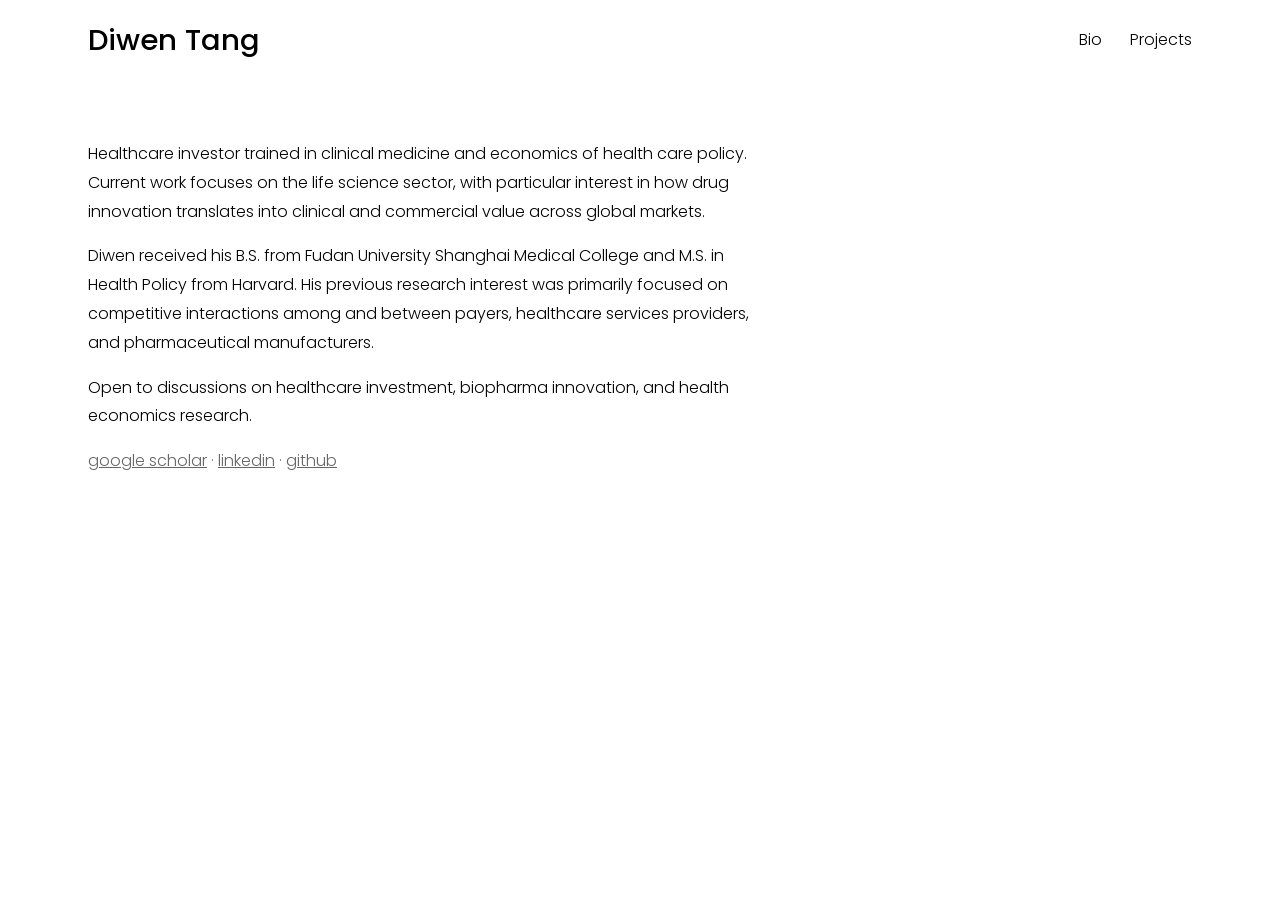
==== index.html @ 04dbe1bb "Initial commit: personal website" ====
<!DOCTYPE html>
<html lang="en">
<head>
<meta charset="UTF-8">
<meta name="viewport" content="width=device-width, initial-scale=1.0">
<title>Diwen Tang</title>
<link rel="preconnect" href="https://fonts.googleapis.com">
<link href="https://fonts.googleapis.com/css2?family=Poppins:ital,wght@0,300;0,400;0,500;0,700;1,300;1,400&display=swap" rel="stylesheet">
<link rel="stylesheet" href="style.css">
</head>
<body>

<header>
  <div class="header-inner">
    <div class="site-title"><a href="index.html">Diwen Tang</a></div>
    <button class="hamburger" onclick="document.querySelector('.nav-links').classList.toggle('open')" aria-label="Menu">☰</button>
    <ul class="nav-links">
      <li><a href="index.html">Bio</a></li>
      <li><a href="projects.html">Projects</a></li>
    </ul>
  </div>
</header>

<div class="page">
<main class="container">
  <div class="bio-content">
    <div class="bio-text">
      <p>Healthcare investor trained in clinical medicine and economics of health care policy. Current work focuses on the life science sector, with particular interest in how drug innovation translates into clinical and commercial value across global markets.</p>

      <p>Diwen received his B.S. from Fudan University Shanghai Medical College and M.S. in Health Policy from Harvard. His previous research interest was primarily focused on competitive interactions among and between payers, healthcare services providers, and pharmaceutical manufacturers.</p>
    </div>

    <div class="bio-text" style="margin-top: 16px;">
      <p>Open to discussions on healthcare investment, biopharma innovation, and health economics research.</p>
      <p style="color: #666;"><a href="https://scholar.google.com" target="_blank" style="color: #666;">google scholar</a> · <a href="https://www.linkedin.com/in/steventang26/" target="_blank" style="color: #666;">linkedin</a> · <a href="https://github.com/soback26" target="_blank" style="color: #666;">github</a></p>
    </div>
  </div>
</main>
</div>

</body>
</html>
---- style.css ----
/* ── Reset ── */
*, *::before, *::after { margin: 0; padding: 0; box-sizing: border-box; }

:root {
  --black: #000;
  --white: #fff;
  --font: 'Poppins', sans-serif;
}

html {
  font-size: 16px;
  -webkit-font-smoothing: antialiased;
  -moz-osx-font-smoothing: grayscale;
}

body {
  font-family: var(--font);
  font-weight: 300;
  font-size: 1rem;
  color: var(--black);
  background: var(--white);
  line-height: 1.8;
}

::selection {
  background: var(--black);
  color: var(--white);
}

a {
  color: var(--black);
  text-decoration: underline;
}

a:hover { opacity: 0.6; }

/* ── Header / Nav ── */
header {
  position: fixed;
  top: 0;
  left: 0;
  right: 0;
  z-index: 100;
  background: var(--white);
  height: 80px;
}

.header-inner {
  max-width: 1200px;
  margin: 0 auto;
  padding: 0 48px;
  height: 100%;
  display: flex;
  align-items: center;
  justify-content: space-between;
}

.site-title a {
  font-family: var(--font);
  font-size: 1.82rem;
  font-weight: 500;
  color: var(--black);
  text-decoration: none;
}

.site-title a:hover { opacity: 1; }

.nav-links {
  display: flex;
  gap: 28px;
  list-style: none;
}

.nav-links a {
  font-size: 1rem;
  font-weight: 300;
  color: var(--black);
  text-decoration: none;
}

.nav-links a:hover { opacity: 0.6; }

.hamburger {
  display: none;
  background: none;
  border: none;
  cursor: pointer;
  font-size: 1.5rem;
  color: var(--black);
  font-weight: 300;
}

@media (max-width: 640px) {
  .header-inner { padding: 0 24px; }
  .hamburger { display: block; }
  .nav-links {
    display: none;
    position: absolute;
    top: 80px;
    left: 0;
    right: 0;
    background: var(--white);
    flex-direction: column;
    padding: 24px;
    gap: 18px;
  }
  .nav-links.open { display: flex; }
}

/* ── Page ── */
.page { padding-top: 80px; }

.container {
  max-width: 1200px;
  margin: 0 auto;
  padding: 60px 48px 120px;
}

@media (max-width: 640px) {
  .container { padding: 40px 24px 80px; }
}

/* ── Bio (no photo, full width) ── */
.bio-content {
  max-width: 680px;
}

.bio-title-line {
  font-size: 1.41rem;
  font-weight: 300;
  line-height: 1.8;
}

.bio-contact {
  font-size: 1rem;
  font-weight: 300;
  margin: 20px 0 28px;
}

.bio-text p {
  font-size: 1rem;
  font-weight: 300;
  line-height: 1.8;
  margin-bottom: 16px;
}

.bio-links {
  margin-top: 24px;
  font-size: 1rem;
  font-weight: 300;
}

.bio-links a { margin-right: 20px; }

/* ── Section heading ── */
.section-heading {
  font-size: 1.41rem;
  font-weight: 700;
  line-height: 1.8;
  margin-bottom: 24px;
}

/* ── Research items ── */
.research-section { margin-bottom: 48px; }

.research-item { margin-bottom: 24px; }

.paper-title {
  font-size: 1rem;
  font-weight: 700;
  line-height: 1.8;
}

.paper-meta {
  font-size: 1rem;
  font-weight: 300;
  line-height: 1.8;
}

.paper-meta em { font-style: italic; }

/* ── Projects ── */
.project-item {
  margin-bottom: 32px;
}

.project-item h3 {
  font-size: 1rem;
  font-weight: 700;
  line-height: 1.8;
}

.project-item h3 a {
  color: var(--black);
}

.project-item .project-desc {
  font-size: 1rem;
  font-weight: 300;
  line-height: 1.8;
  margin-top: 2px;
}

.project-item .project-details {
  font-size: 1rem;
  font-weight: 300;
  line-height: 1.8;
  margin-top: 8px;
}

/* ── Footer ── */
footer {
  max-width: 1200px;
  margin: 0 auto;
  padding: 32px 48px;
  font-size: 0.85rem;
  font-weight: 300;
  color: #999;
}

@media (max-width: 640px) { footer { padding: 32px 24px; } }
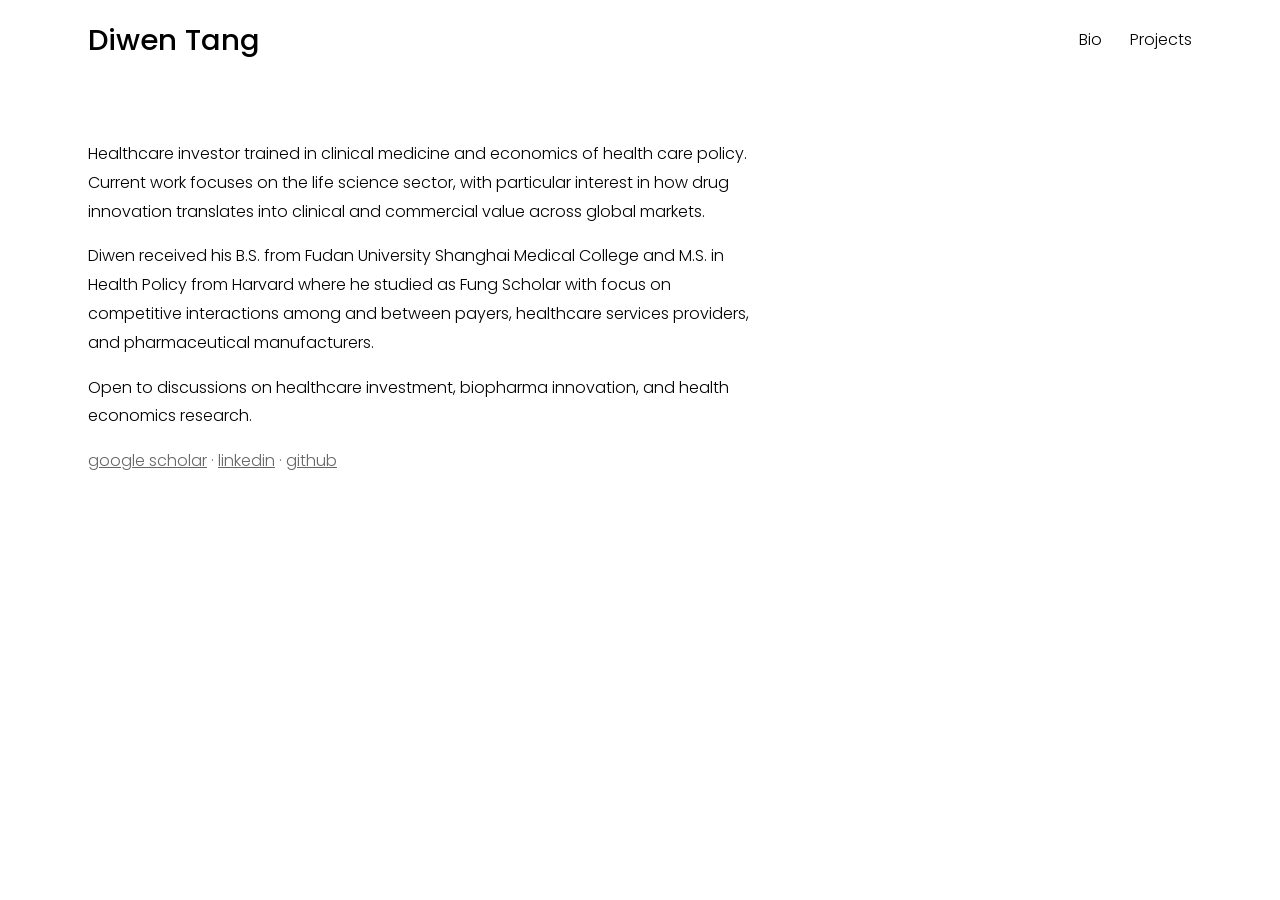
==== commit 33b28347: "Update bio: add Fung Scholar mention in Harvard background" ====
--- a/index.html
+++ b/index.html
@@ -27,7 +27,7 @@
     <div class="bio-text">
       <p>Healthcare investor trained in clinical medicine and economics of health care policy. Current work focuses on the life science sector, with particular interest in how drug innovation translates into clinical and commercial value across global markets.</p>
 
-      <p>Diwen received his B.S. from Fudan University Shanghai Medical College and M.S. in Health Policy from Harvard. His previous research interest was primarily focused on competitive interactions among and between payers, healthcare services providers, and pharmaceutical manufacturers.</p>
+      <p>Diwen received his B.S. from Fudan University Shanghai Medical College and M.S. in Health Policy from Harvard where he studied as Fung Scholar with focus on competitive interactions among and between payers, healthcare services providers, and pharmaceutical manufacturers.</p>
     </div>
 
     <div class="bio-text" style="margin-top: 16px;">
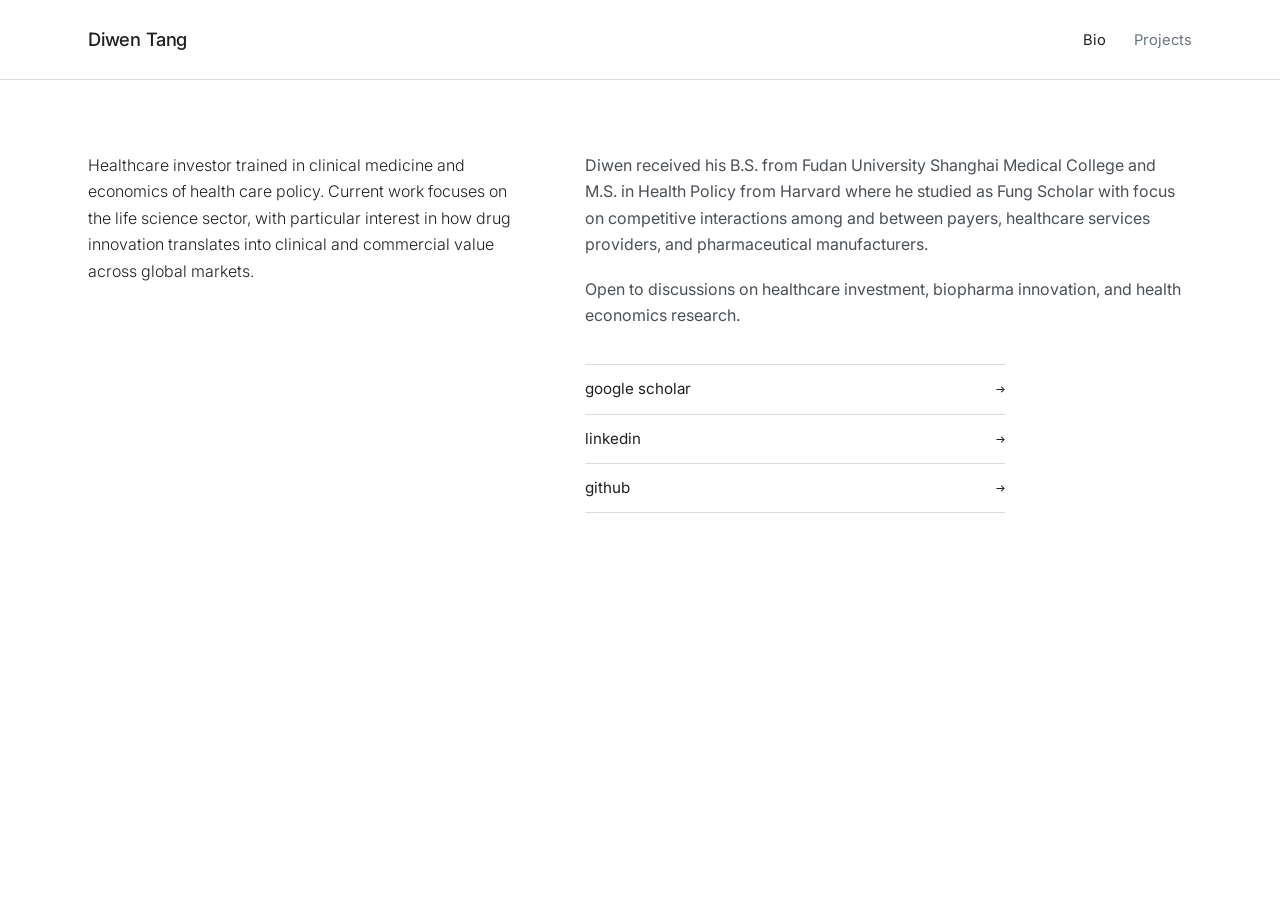
==== commit 46a9dced: "Add /drug-model page; unify site type system; Projects as catalogue - drug-model.html/.css/.js: Foun" ====
--- a/index.html
+++ b/index.html
@@ -4,8 +4,10 @@
 <meta charset="UTF-8">
 <meta name="viewport" content="width=device-width, initial-scale=1.0">
 <title>Diwen Tang</title>
+<link rel="icon" type="image/png" href="favicon.png">
 <link rel="preconnect" href="https://fonts.googleapis.com">
-<link href="https://fonts.googleapis.com/css2?family=Poppins:ital,wght@0,300;0,400;0,500;0,700;1,300;1,400&display=swap" rel="stylesheet">
+<link rel="preconnect" href="https://fonts.gstatic.com" crossorigin>
+<link href="https://fonts.googleapis.com/css2?family=Inter:wght@300;400;500;600&family=IBM+Plex+Mono:wght@400;500&display=swap" rel="stylesheet">
 <link rel="stylesheet" href="style.css">
 </head>
 <body>
@@ -15,7 +17,7 @@
     <div class="site-title"><a href="index.html">Diwen Tang</a></div>
     <button class="hamburger" onclick="document.querySelector('.nav-links').classList.toggle('open')" aria-label="Menu">☰</button>
     <ul class="nav-links">
-      <li><a href="index.html">Bio</a></li>
+      <li><a href="index.html" aria-current="page">Bio</a></li>
       <li><a href="projects.html">Projects</a></li>
     </ul>
   </div>
@@ -23,16 +25,21 @@
 
 <div class="page">
 <main class="container">
-  <div class="bio-content">
+  <div class="bio-grid">
     <div class="bio-text">
-      <p>Healthcare investor trained in clinical medicine and economics of health care policy. Current work focuses on the life science sector, with particular interest in how drug innovation translates into clinical and commercial value across global markets.</p>
-
-      <p>Diwen received his B.S. from Fudan University Shanghai Medical College and M.S. in Health Policy from Harvard where he studied as Fung Scholar with focus on competitive interactions among and between payers, healthcare services providers, and pharmaceutical manufacturers.</p>
+      <p class="lede">Healthcare investor trained in clinical medicine and economics of health care policy. Current work focuses on the life science sector, with particular interest in how drug innovation translates into clinical and commercial value across global markets.</p>
     </div>
 
-    <div class="bio-text" style="margin-top: 16px;">
+    <div class="bio-text">
+      <p>Diwen received his B.S. from Fudan University Shanghai Medical College and M.S. in Health Policy from Harvard where he studied as Fung Scholar with focus on competitive interactions among and between payers, healthcare services providers, and pharmaceutical manufacturers.</p>
+
       <p>Open to discussions on healthcare investment, biopharma innovation, and health economics research.</p>
-      <p style="color: #666;"><a href="https://scholar.google.com" target="_blank" style="color: #666;">google scholar</a> · <a href="https://www.linkedin.com/in/steventang26/" target="_blank" style="color: #666;">linkedin</a> · <a href="https://github.com/soback26" target="_blank" style="color: #666;">github</a></p>
+
+      <div class="arrow-links bio-links">
+        <a href="https://scholar.google.com" target="_blank" rel="noopener">google scholar <span>→</span></a>
+        <a href="https://www.linkedin.com/in/steventang26/" target="_blank" rel="noopener">linkedin <span>→</span></a>
+        <a href="https://github.com/soback26" target="_blank" rel="noopener">github <span>→</span></a>
+      </div>
     </div>
   </div>
 </main>
--- a/style.css
+++ b/style.css
@@ -1,10 +1,28 @@
-/* ── Reset ── */
+/* ── Site-wide tokens and base (shared by every page) ── */
 *, *::before, *::after { margin: 0; padding: 0; box-sizing: border-box; }
 
 :root {
-  --black: #000;
-  --white: #fff;
-  --font: 'Poppins', sans-serif;
+  --ink: #1e2124;
+  --ink-2: #4b5057;
+  --mute: #6b7280;
+  --rule: #d9dbe0;
+  --rule-2: #ebecef;
+  --paper: #ffffff;
+  --paper-2: #f7f7f5;
+  --mint: #1f9d5a;
+  --mint-2: #2fb36b;
+  --mint-tint: #e6f7ec;
+  --mint-pill: #cff5dd;
+  --slate: #4e6fae;
+  --amber: #b7791f;
+  --sans: 'Inter', system-ui, -apple-system, 'Segoe UI', Roboto, 'Helvetica Neue', Arial, sans-serif;
+  --mono: 'IBM Plex Mono', ui-monospace, SFMono-Regular, Menlo, monospace;
+  --max: 1200px;
+  --gutter: 48px;
+  /* legacy aliases */
+  --black: var(--ink);
+  --white: var(--paper);
+  --font: var(--sans);
 }
 
 html {
@@ -14,25 +32,38 @@
 }
 
 body {
-  font-family: var(--font);
-  font-weight: 300;
+  font-family: var(--sans);
+  font-weight: 400;
   font-size: 1rem;
-  color: var(--black);
-  background: var(--white);
-  line-height: 1.8;
-}
-
-::selection {
-  background: var(--black);
-  color: var(--white);
-}
-
-a {
-  color: var(--black);
-  text-decoration: underline;
-}
-
-a:hover { opacity: 0.6; }
+  color: var(--ink);
+  background: var(--paper);
+  line-height: 1.6;
+}
+
+::selection { background: var(--mint-pill); color: var(--ink); }
+
+a { color: var(--ink); text-decoration: none; }
+a:hover { opacity: 1; }
+
+.mono { font-family: var(--mono); font-size: 0.78rem; letter-spacing: 0.02em; color: var(--mute); }
+.eyebrow {
+  font-family: var(--mono);
+  font-size: 0.72rem;
+  letter-spacing: 0.12em;
+  text-transform: uppercase;
+  color: var(--mute);
+  margin-bottom: 14px;
+}
+.lede { font-size: 1.25rem; line-height: 1.5; font-weight: 300; color: var(--ink); }
+.arrow-links { display: flex; flex-direction: column; border-top: 1px solid var(--rule); }
+.arrow-links a {
+  display: flex; justify-content: space-between; align-items: center;
+  padding: 12px 0; border-bottom: 1px solid var(--rule);
+  font-size: 0.95rem; color: var(--ink);
+}
+.arrow-links a span { font-family: var(--mono); transition: transform .15s; }
+.arrow-links a:hover span { transform: translateX(4px); }
+.wrap { max-width: var(--max); margin: 0 auto; padding-left: var(--gutter); padding-right: var(--gutter); }
 
 /* ── Header / Nav ── */
 header {
@@ -41,14 +72,15 @@
   left: 0;
   right: 0;
   z-index: 100;
-  background: var(--white);
+  background: var(--paper);
   height: 80px;
+  border-bottom: 1px solid var(--rule);
 }
 
 .header-inner {
-  max-width: 1200px;
+  max-width: var(--max);
   margin: 0 auto;
-  padding: 0 48px;
+  padding: 0 var(--gutter);
   height: 100%;
   display: flex;
   align-items: center;
@@ -56,14 +88,13 @@
 }
 
 .site-title a {
-  font-family: var(--font);
-  font-size: 1.82rem;
+  font-family: var(--sans);
+  font-size: 1.15rem;
   font-weight: 500;
-  color: var(--black);
+  letter-spacing: -0.01em;
+  color: var(--ink);
   text-decoration: none;
 }
-
-.site-title a:hover { opacity: 1; }
 
 .nav-links {
   display: flex;
@@ -72,26 +103,27 @@
 }
 
 .nav-links a {
-  font-size: 1rem;
-  font-weight: 300;
-  color: var(--black);
+  font-size: 0.92rem;
+  font-weight: 400;
+  color: var(--mute);
   text-decoration: none;
-}
-
-.nav-links a:hover { opacity: 0.6; }
+  transition: color .15s;
+}
+
+.nav-links a:hover, .nav-links a[aria-current="page"] { color: var(--ink); }
 
 .hamburger {
   display: none;
   background: none;
   border: none;
   cursor: pointer;
-  font-size: 1.5rem;
-  color: var(--black);
+  font-size: 1.4rem;
+  color: var(--ink);
   font-weight: 300;
 }
 
 @media (max-width: 640px) {
-  .header-inner { padding: 0 24px; }
+  :root { --gutter: 24px; }
   .hamburger { display: block; }
   .nav-links {
     display: none;
@@ -99,10 +131,11 @@
     top: 80px;
     left: 0;
     right: 0;
-    background: var(--white);
+    background: var(--paper);
+    border-bottom: 1px solid var(--rule);
     flex-direction: column;
-    padding: 24px;
-    gap: 18px;
+    padding: 20px var(--gutter);
+    gap: 16px;
   }
   .nav-links.open { display: flex; }
 }
@@ -111,111 +144,72 @@
 .page { padding-top: 80px; }
 
 .container {
-  max-width: 1200px;
+  max-width: var(--max);
   margin: 0 auto;
-  padding: 60px 48px 120px;
+  padding: 72px var(--gutter) 120px;
 }
 
 @media (max-width: 640px) {
-  .container { padding: 40px 24px 80px; }
-}
-
-/* ── Bio (no photo, full width) ── */
-.bio-content {
-  max-width: 680px;
-}
-
-.bio-title-line {
-  font-size: 1.41rem;
+  .container { padding: 48px var(--gutter) 80px; }
+}
+
+/* ── Bio ── */
+.bio-grid {
+  display: grid;
+  grid-template-columns: 5fr 7fr;
+  gap: 64px;
+  align-items: start;
+}
+.bio-text p { font-size: 1rem; line-height: 1.65; color: var(--ink-2); }
+.bio-text p + p { margin-top: 18px; }
+.bio-text p.lede { color: var(--ink); }
+.bio-links { margin-top: 36px; max-width: 420px; }
+
+@media (max-width: 1024px) {
+  .bio-grid { grid-template-columns: 1fr; gap: 32px; }
+}
+
+/* ── Projects (catalogue) ── */
+.section-heading {
   font-weight: 300;
-  line-height: 1.8;
-}
-
-.bio-contact {
-  font-size: 1rem;
-  font-weight: 300;
-  margin: 20px 0 28px;
-}
-
-.bio-text p {
-  font-size: 1rem;
-  font-weight: 300;
-  line-height: 1.8;
-  margin-bottom: 16px;
-}
-
-.bio-links {
-  margin-top: 24px;
-  font-size: 1rem;
-  font-weight: 300;
-}
-
-.bio-links a { margin-right: 20px; }
-
-/* ── Section heading ── */
-.section-heading {
-  font-size: 1.41rem;
-  font-weight: 700;
-  line-height: 1.8;
-  margin-bottom: 24px;
-}
-
-/* ── Research items ── */
-.research-section { margin-bottom: 48px; }
-
-.research-item { margin-bottom: 24px; }
-
-.paper-title {
-  font-size: 1rem;
-  font-weight: 700;
-  line-height: 1.8;
-}
-
-.paper-meta {
-  font-size: 1rem;
-  font-weight: 300;
-  line-height: 1.8;
-}
-
-.paper-meta em { font-style: italic; }
-
-/* ── Projects ── */
-.project-item {
-  margin-bottom: 32px;
-}
-
-.project-item h3 {
-  font-size: 1rem;
-  font-weight: 700;
-  line-height: 1.8;
-}
-
-.project-item h3 a {
-  color: var(--black);
-}
-
-.project-item .project-desc {
-  font-size: 1rem;
-  font-weight: 300;
-  line-height: 1.8;
-  margin-top: 2px;
-}
-
-.project-item .project-details {
-  font-size: 1rem;
-  font-weight: 300;
-  line-height: 1.8;
-  margin-top: 8px;
+  font-size: clamp(2.2rem, 4vw, 3.4rem);
+  line-height: 1.05;
+  letter-spacing: -0.025em;
+  color: var(--ink);
+}
+.stack { display: grid; grid-template-columns: 5fr 7fr; gap: 64px; align-items: start; }
+.stack-sub { margin-top: 20px; font-size: 1rem; color: var(--ink-2); max-width: 40ch; }
+.stack-item { border-top: 1px solid var(--ink); padding-top: 22px; }
+.stack-item h2 { font-size: 1.25rem; font-weight: 500; letter-spacing: -0.01em; margin-bottom: 10px; }
+.stack-desc { font-size: 1rem; line-height: 1.65; color: var(--ink-2); }
+.stack-tools-label { margin-top: 44px; margin-bottom: 0; }
+.tool-rows { border-top: 1px solid var(--ink); margin-top: 12px; }
+.tool-row {
+  display: grid; grid-template-columns: 200px 1fr; gap: 32px;
+  padding: 24px 0; border-bottom: 1px solid var(--rule);
+  color: var(--ink); text-decoration: none; transition: background .12s;
+}
+.tool-row:hover { background: var(--paper-2); }
+.tool-name { display: flex; flex-direction: column; gap: 8px; }
+.tool-name h3 { font-family: var(--mono); font-size: 1.1rem; font-weight: 500; }
+.tool-text p { font-size: 1rem; line-height: 1.65; color: var(--ink-2); max-width: 60ch; }
+.tool-cta { display: inline-flex; align-items: center; gap: 10px; margin-top: 14px; font-size: 0.95rem; color: var(--ink); border-bottom: 1px solid var(--ink); padding-bottom: 2px; }
+.tool-cta span { font-family: var(--mono); transition: transform .15s; }
+.tool-row:hover .tool-cta span { transform: translateX(4px); }
+
+@media (max-width: 1024px) {
+  .stack { grid-template-columns: 1fr; gap: 36px; }
+  .stack-sub { max-width: 60ch; }
+}
+@media (max-width: 640px) {
+  .tool-row { grid-template-columns: 1fr; gap: 12px; }
 }
 
 /* ── Footer ── */
 footer {
-  max-width: 1200px;
+  max-width: var(--max);
   margin: 0 auto;
-  padding: 32px 48px;
-  font-size: 0.85rem;
-  font-weight: 300;
-  color: #999;
-}
-
-@media (max-width: 640px) { footer { padding: 32px 24px; } }
+  padding: 32px var(--gutter);
+  font-size: 0.8rem;
+  color: var(--mute);
+}
